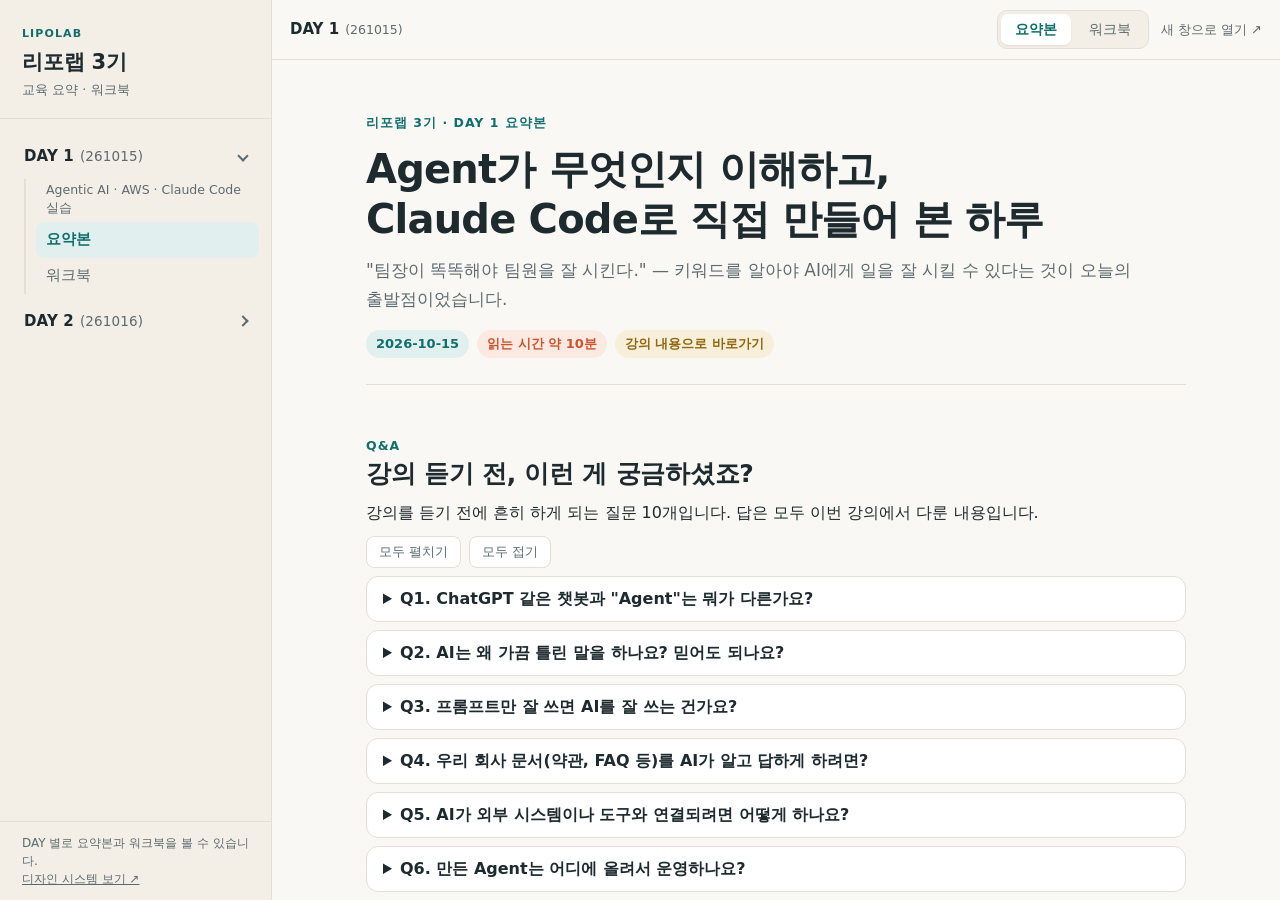
==== index.html @ 8b464141 "리포랩 3기 학습 사이트 초기 배포 Day 1·2 요약본(QnA → 핵심 takeaway → 강의 내용 순)과 워크북 포함.  Co-Authored-By: Claude Sonnet" ====
<!doctype html>
<html lang="ko">
<head>
<meta charset="utf-8">
<meta name="robots" content="noindex, nofollow, noarchive">
<meta name="viewport" content="width=device-width, initial-scale=1">
<title>리포랩 3기</title>
<meta name="description" content="리포랩 3기 교육 내용을 날짜별 요약본과 워크북으로 정리한 학습 사이트">
<style>
:root{
  --bg:#faf8f4; --surface:#ffffff; --ink:#1d2a2e; --muted:#5d6b70; --line:#e4dfd5;
  --accent:#0f6e6e; --accent-soft:#e1f0ee; --side:#f3efe7;
  --sw:272px;
}
@media (prefers-color-scheme:dark){
  :root{
    --bg:#14191b; --surface:#1b2225; --ink:#e8ecea; --muted:#9aa8ab; --line:#2c373b;
    --accent:#5cc2bd; --accent-soft:#16302f; --side:#192023;
  }
}
*{box-sizing:border-box}
html,body{height:100%}
body{margin:0;background:var(--bg);color:var(--ink);
  font-family:"Pretendard Variable",Pretendard,"Apple SD Gothic Neo","Noto Sans KR","Malgun Gothic",system-ui,sans-serif;
  -webkit-font-smoothing:antialiased;font-size:15px;line-height:1.5}
.app{display:grid;grid-template-columns:var(--sw) minmax(0,1fr);height:100vh;height:100dvh}

/* sidebar */
.side{background:var(--side);border-right:1px solid var(--line);display:flex;flex-direction:column;min-height:0}
.brand{padding:26px 22px 18px;border-bottom:1px solid var(--line)}
.brand .eyebrow{font-size:11px;letter-spacing:.1em;color:var(--accent);font-weight:700}
.brand h1{margin:4px 0 2px;font-size:21px;letter-spacing:-.01em}
.brand p{margin:0;color:var(--muted);font-size:13px}
nav{flex:1;overflow:auto;padding:14px 12px 24px}
.day{margin:2px 0}
.day-btn{width:100%;display:flex;align-items:center;justify-content:space-between;gap:8px;text-align:left;
  font:inherit;font-weight:700;font-size:15px;color:var(--ink);background:none;border:0;border-radius:10px;padding:10px 12px;cursor:pointer;letter-spacing:.01em}
.day-btn:hover{background:var(--accent-soft)}
.day-btn .date{font-weight:500;color:var(--muted);font-size:13.5px;margin-left:6px}
.day-btn .caret{width:8px;height:8px;border-right:2px solid var(--muted);border-bottom:2px solid var(--muted);transform:rotate(-45deg);transition:transform .15s;flex:none}
.day.open .caret{transform:rotate(45deg)}
.day-sub{display:none;margin:2px 0 6px 12px;padding-left:10px;border-left:2px solid var(--line)}
.day.open .day-sub{display:block}
.day-title{font-size:12.5px;color:var(--muted);padding:2px 10px 6px;line-height:1.4}
.link{display:block;text-decoration:none;color:var(--muted);padding:7px 10px;border-radius:8px;font-size:14.5px}
.link:hover{color:var(--accent);background:var(--accent-soft)}
.link[aria-current="page"]{color:var(--accent);background:var(--accent-soft);font-weight:700}
.empty{padding:6px 12px;color:var(--muted);font-size:13px}
.foot{padding:12px 22px;border-top:1px solid var(--line);color:var(--muted);font-size:12px}

/* main */
.main{display:flex;flex-direction:column;min-width:0;min-height:0}
.bar{display:flex;align-items:center;gap:12px;padding:10px 18px;border-bottom:1px solid var(--line);background:var(--bg);min-height:52px}
.menu-btn{display:none;font:inherit;border:1px solid var(--line);background:var(--surface);color:var(--ink);border-radius:9px;width:38px;height:36px;cursor:pointer;font-size:18px;line-height:1}
.crumb{font-weight:700;white-space:nowrap;overflow:hidden;text-overflow:ellipsis}
.crumb small{font-weight:500;color:var(--muted);margin-left:6px}
.tabs{display:flex;gap:4px;margin-left:auto;background:var(--side);border:1px solid var(--line);border-radius:10px;padding:3px}
.tab{text-decoration:none;color:var(--muted);font-size:14px;padding:5px 14px;border-radius:7px}
.tab:hover{color:var(--accent)}
.tab[aria-current="page"]{background:var(--surface);color:var(--accent);font-weight:700;box-shadow:0 1px 2px rgba(0,0,0,.08)}
.ext{color:var(--muted);text-decoration:none;font-size:13px;white-space:nowrap}
.ext:hover{color:var(--accent)}
.frame-wrap{flex:1;min-height:0;position:relative;background:var(--bg)}
iframe{position:absolute;inset:0;width:100%;height:100%;border:0;background:var(--bg)}
.msg{position:absolute;inset:0;display:none;place-items:center;text-align:center;color:var(--muted);padding:24px}
.msg.show{display:grid}

/* mobile */
.backdrop{display:none}
@media(max-width:860px){
  .app{grid-template-columns:1fr}
  .side{position:fixed;inset:0 auto 0 0;width:min(86vw,300px);z-index:20;transform:translateX(-102%);transition:transform .2s;box-shadow:4px 0 24px rgba(0,0,0,.18)}
  body.nav-open .side{transform:none}
  body.nav-open .backdrop{display:block;position:fixed;inset:0;background:rgba(0,0,0,.35);z-index:10}
  .menu-btn{display:block}
  .ext{display:none}
  .bar{gap:8px;padding:8px 12px}
  .crumb small{display:none}
}
@media print{.side,.bar{display:none}.app{display:block;height:auto}}
</style>
<script src="days.js"></script>
</head>
<body>
<div class="app">
  <aside class="side" id="side" aria-label="사이드 내비게이션">
    <div class="brand">
      <div class="eyebrow">LIPOLAB</div>
      <h1 id="site-title">리포랩 3기</h1>
      <p id="site-sub"></p>
    </div>
    <nav id="nav" aria-label="날짜별 목차"></nav>
    <div class="foot">DAY 별로 요약본과 워크북을 볼 수 있습니다.<br><a href="design-system.html" target="_blank" rel="noopener" style="color:inherit">디자인 시스템 보기 ↗</a></div>
  </aside>
  <div class="backdrop" id="backdrop"></div>

  <div class="main">
    <header class="bar">
      <button class="menu-btn" id="menu" type="button" aria-label="메뉴 열기">☰</button>
      <div class="crumb" id="crumb"></div>
      <div class="tabs" id="tabs"></div>
      <a class="ext" id="ext" target="_blank" rel="noopener">새 창으로 열기 ↗</a>
    </header>
    <div class="frame-wrap">
      <iframe id="frame" title="콘텐츠"></iframe>
      <div class="msg" id="msg"><div><b>아직 등록된 콘텐츠가 없습니다.</b><br>days.js에 날짜를 추가해 주세요.</div></div>
    </div>
  </div>
</div>

<script>
(function(){
  var S = window.LIPOLAB_SITE || {title:"리포랩 3기", days:[]};
  var days = S.days || [];
  var $ = function(id){return document.getElementById(id)};
  var nav=$('nav'), frame=$('frame'), msg=$('msg');

  document.getElementById('site-title').textContent = S.title || '리포랩 3기';
  document.getElementById('site-sub').textContent = S.subtitle || '';

  function dayId(d){return 'day'+d.n}
  function dayLabel(d){return 'DAY '+d.n}
  function find(id){for(var i=0;i<days.length;i++){if(dayId(days[i])===id)return days[i]}return null}

  function parse(){
    var h=decodeURIComponent(location.hash.replace(/^#/,''));
    var parts=h.split('/'); var d=find(parts[0]);
    if(!d){d=days[0]||null}
    if(!d)return {};
    var p=null;
    for(var i=0;i<d.pages.length;i++){if(d.pages[i].key===parts[1])p=d.pages[i]}
    if(!p)p=d.pages[0];
    return {day:d,page:p};
  }

  /* build nav */
  var open={};
  function buildNav(cur){
    nav.innerHTML='';
    if(!days.length){var e=document.createElement('div');e.className='empty';e.textContent='등록된 날짜가 없습니다.';nav.appendChild(e);return}
    days.forEach(function(d){
      var wrap=document.createElement('div');
      wrap.className='day'+((open[dayId(d)]===undefined?(cur.day===d):open[dayId(d)])?' open':'');
      var btn=document.createElement('button');
      btn.type='button';btn.className='day-btn';
      btn.setAttribute('aria-expanded',wrap.classList.contains('open'));
      btn.innerHTML='<span>'+dayLabel(d)+'<span class="date">('+d.date+')</span></span><span class="caret"></span>';
      btn.addEventListener('click',function(){
        var o=wrap.classList.toggle('open');open[dayId(d)]=o;btn.setAttribute('aria-expanded',o);
      });
      var sub=document.createElement('div');sub.className='day-sub';
      if(d.title){var t=document.createElement('div');t.className='day-title';t.textContent=d.title;sub.appendChild(t)}
      d.pages.forEach(function(p){
        var a=document.createElement('a');a.className='link';a.href='#'+dayId(d)+'/'+p.key;a.textContent=p.label;
        if(cur.page===p&&cur.day===d)a.setAttribute('aria-current','page');
        a.addEventListener('click',function(){document.body.classList.remove('nav-open')});
        sub.appendChild(a);
      });
      wrap.appendChild(btn);wrap.appendChild(sub);nav.appendChild(wrap);
    });
  }

  function render(){
    var cur=parse();
    buildNav(cur);
    var tabs=$('tabs');tabs.innerHTML='';
    if(!cur.day){msg.classList.add('show');frame.style.display='none';$('crumb').textContent='';$('ext').style.display='none';return}
    msg.classList.remove('show');frame.style.display='';
    $('crumb').innerHTML=dayLabel(cur.day)+'<small>('+cur.day.date+')</small>';
    cur.day.pages.forEach(function(p){
      var a=document.createElement('a');a.className='tab';a.href='#'+dayId(cur.day)+'/'+p.key;a.textContent=p.label;
      if(p===cur.page)a.setAttribute('aria-current','page');
      tabs.appendChild(a);
    });
    var cleanSrc=cur.page.file;
    if(frame.getAttribute('data-src')!==cleanSrc){frame.setAttribute('data-src',cleanSrc);frame.src=cleanSrc}
    var ext=$('ext');ext.href=cleanSrc;ext.style.display='';
    document.title=dayLabel(cur.day)+' ('+cur.day.date+') · '+cur.page.label+' — '+(S.title||'리포랩 3기');
  }

  /* 디자인 시스템 강제 적용: 페이지가 공통 CSS를 직접 링크하지 않았어도(또는 태그를 다르게 달았어도)
     같은 오리진에서 열리면 assets/lipolab.css를 뒤에 덧붙여 같은 디자인으로 보이게 합니다. */
  frame.addEventListener('load',function(){
    try{
      var d=frame.contentDocument; if(!d||!d.head)return;
      var linked=[].some.call(d.querySelectorAll('link[rel~="stylesheet"]'),function(l){return /assets\/lipolab\.css/.test(l.getAttribute('href')||'')});
      if(!linked&&!d.querySelector('link[data-lp]')){
        var l=d.createElement('link');l.rel='stylesheet';l.setAttribute('data-lp','1');
        l.href=new URL('assets/lipolab.css',location.href).href;d.head.appendChild(l);
      }
      if(!d.querySelector('meta[name="viewport"]')){
        var m=d.createElement('meta');m.name='viewport';m.content='width=device-width, initial-scale=1';d.head.appendChild(m);
      }
    }catch(e){}
  });
  window.addEventListener('hashchange',render);
  $('menu').addEventListener('click',function(){document.body.classList.toggle('nav-open')});
  $('backdrop').addEventListener('click',function(){document.body.classList.remove('nav-open')});
  document.addEventListener('keydown',function(e){if(e.key==='Escape')document.body.classList.remove('nav-open')});
  render();
})();
</script>
</body>
</html>
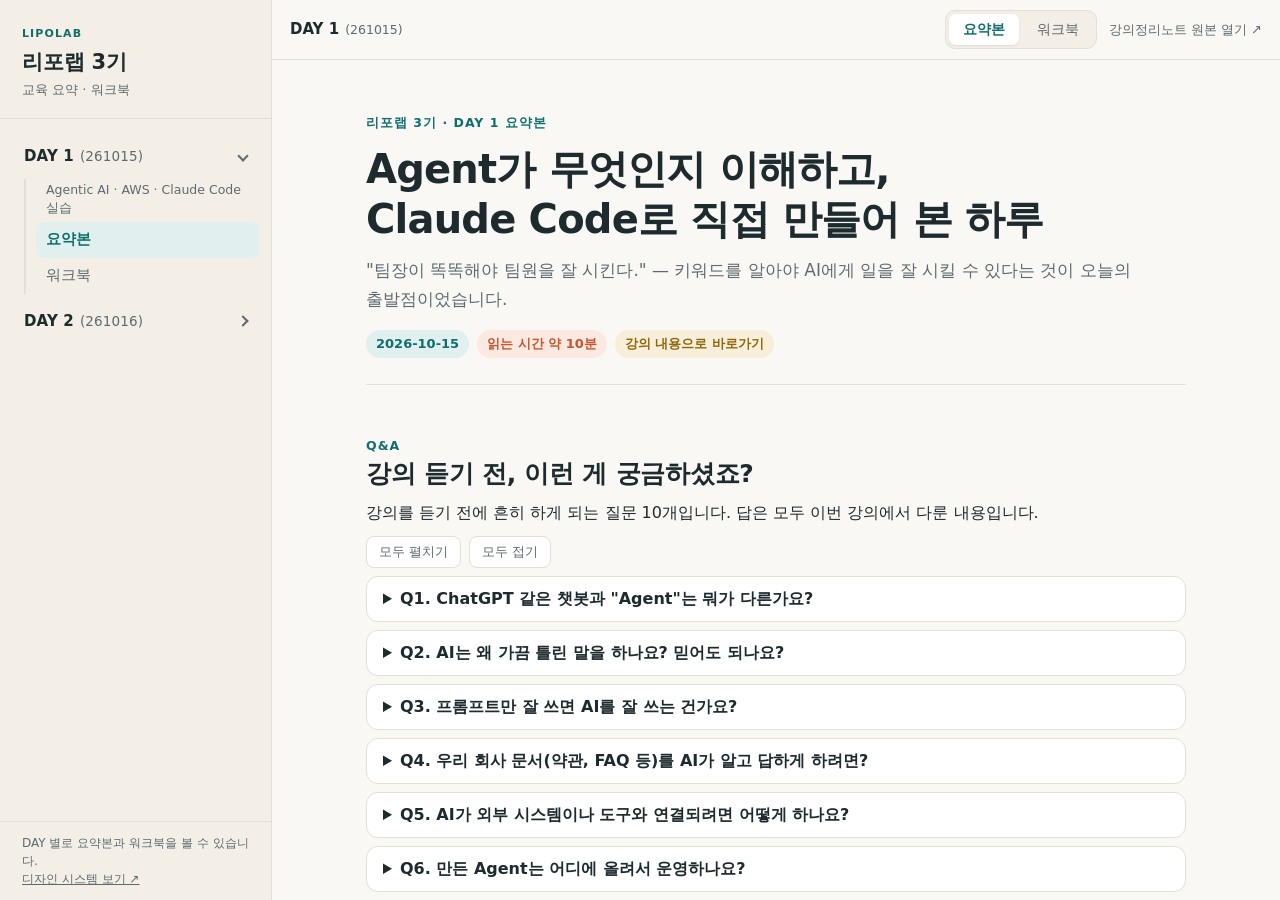
==== commit 46f23eff: "강의정리노트 버튼을 상단 바 '새 창으로 열기' 위치로 이동 Co-Authored-By: Claude Sonnet 4.6 <noreply@anthropic.com>" ====
--- a/index.html
+++ b/index.html
@@ -99,7 +99,7 @@
       <button class="menu-btn" id="menu" type="button" aria-label="메뉴 열기">☰</button>
       <div class="crumb" id="crumb"></div>
       <div class="tabs" id="tabs"></div>
-      <a class="ext" id="ext" target="_blank" rel="noopener">새 창으로 열기 ↗</a>
+      <a class="ext" id="ext" target="_blank" rel="noopener">강의정리노트 원본 열기 ↗</a>
     </header>
     <div class="frame-wrap">
       <iframe id="frame" title="콘텐츠"></iframe>
@@ -174,7 +174,7 @@
     });
     var cleanSrc=cur.page.file;
     if(frame.getAttribute('data-src')!==cleanSrc){frame.setAttribute('data-src',cleanSrc);frame.src=cleanSrc}
-    var ext=$('ext');ext.href=cleanSrc;ext.style.display='';
+    var ext=$('ext');ext.href=cleanSrc.replace(/\/[^/]+\.html$/,'/notes.html');ext.style.display='';
     document.title=dayLabel(cur.day)+' ('+cur.day.date+') · '+cur.page.label+' — '+(S.title||'리포랩 3기');
   }
 
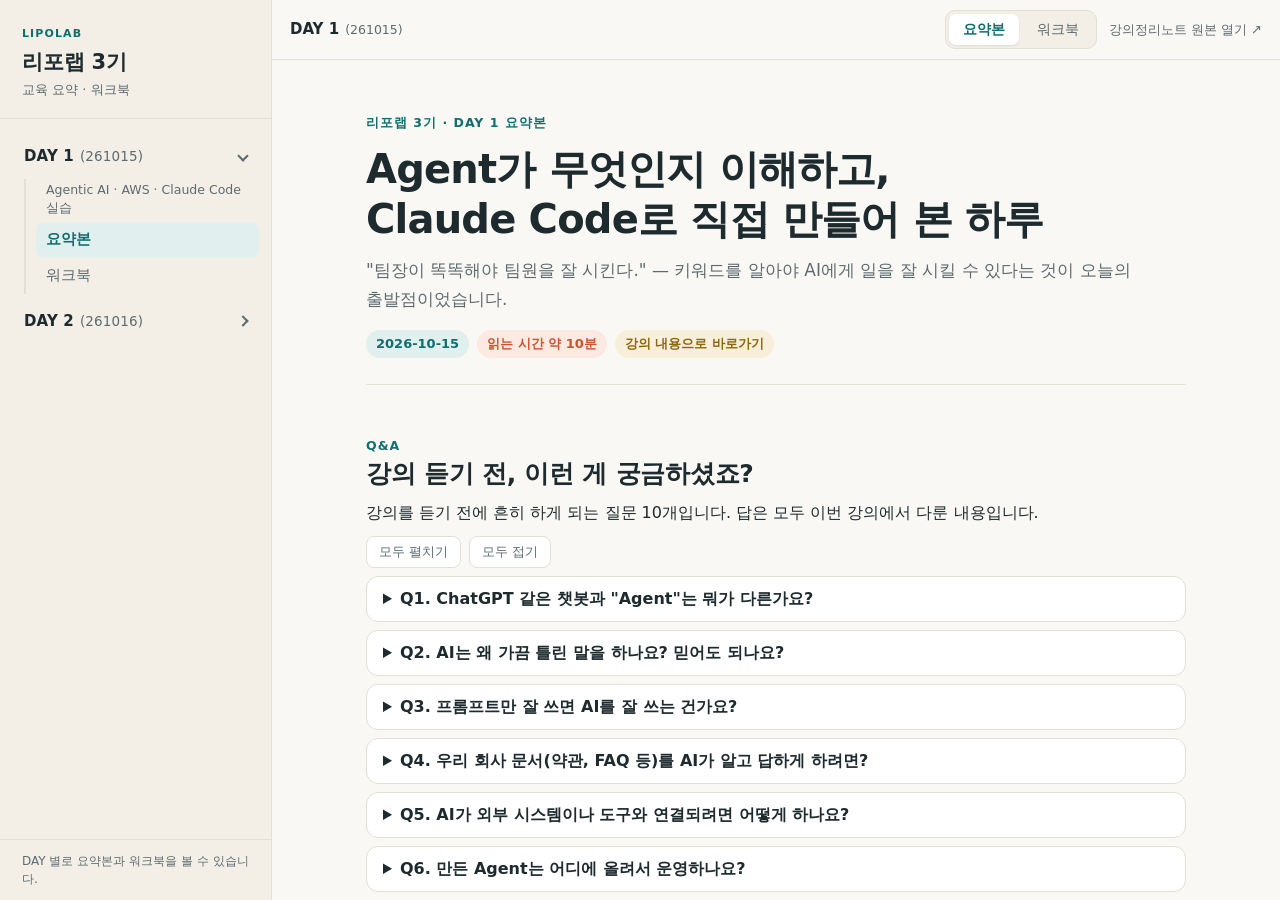
==== commit 22854ec3: "모바일 강의정리노트 버튼 display:block 추가 및 index.html 수동 편집 반영 Co-Authored-By: Claude Sonnet 4.6 <noreply@anth" ====
--- a/index.html
+++ b/index.html
@@ -73,8 +73,8 @@
   body.nav-open .side{transform:none}
   body.nav-open .backdrop{display:block;position:fixed;inset:0;background:rgba(0,0,0,.35);z-index:10}
   .menu-btn{display:block}
-  .ext{display:none}
-  .bar{gap:8px;padding:8px 12px}
+  .bar{gap:8px;padding:8px 12px;flex-wrap:wrap}
+  .ext{display:block;width:100%;text-align:right;font-size:12px;padding-top:6px;border-top:1px solid var(--line)}
   .crumb small{display:none}
 }
 @media print{.side,.bar{display:none}.app{display:block;height:auto}}
@@ -90,7 +90,7 @@
       <p id="site-sub"></p>
     </div>
     <nav id="nav" aria-label="날짜별 목차"></nav>
-    <div class="foot">DAY 별로 요약본과 워크북을 볼 수 있습니다.<br><a href="design-system.html" target="_blank" rel="noopener" style="color:inherit">디자인 시스템 보기 ↗</a></div>
+    <div class="foot">DAY 별로 요약본과 워크북을 볼 수 있습니다.<br></div>
   </aside>
   <div class="backdrop" id="backdrop"></div>
 
